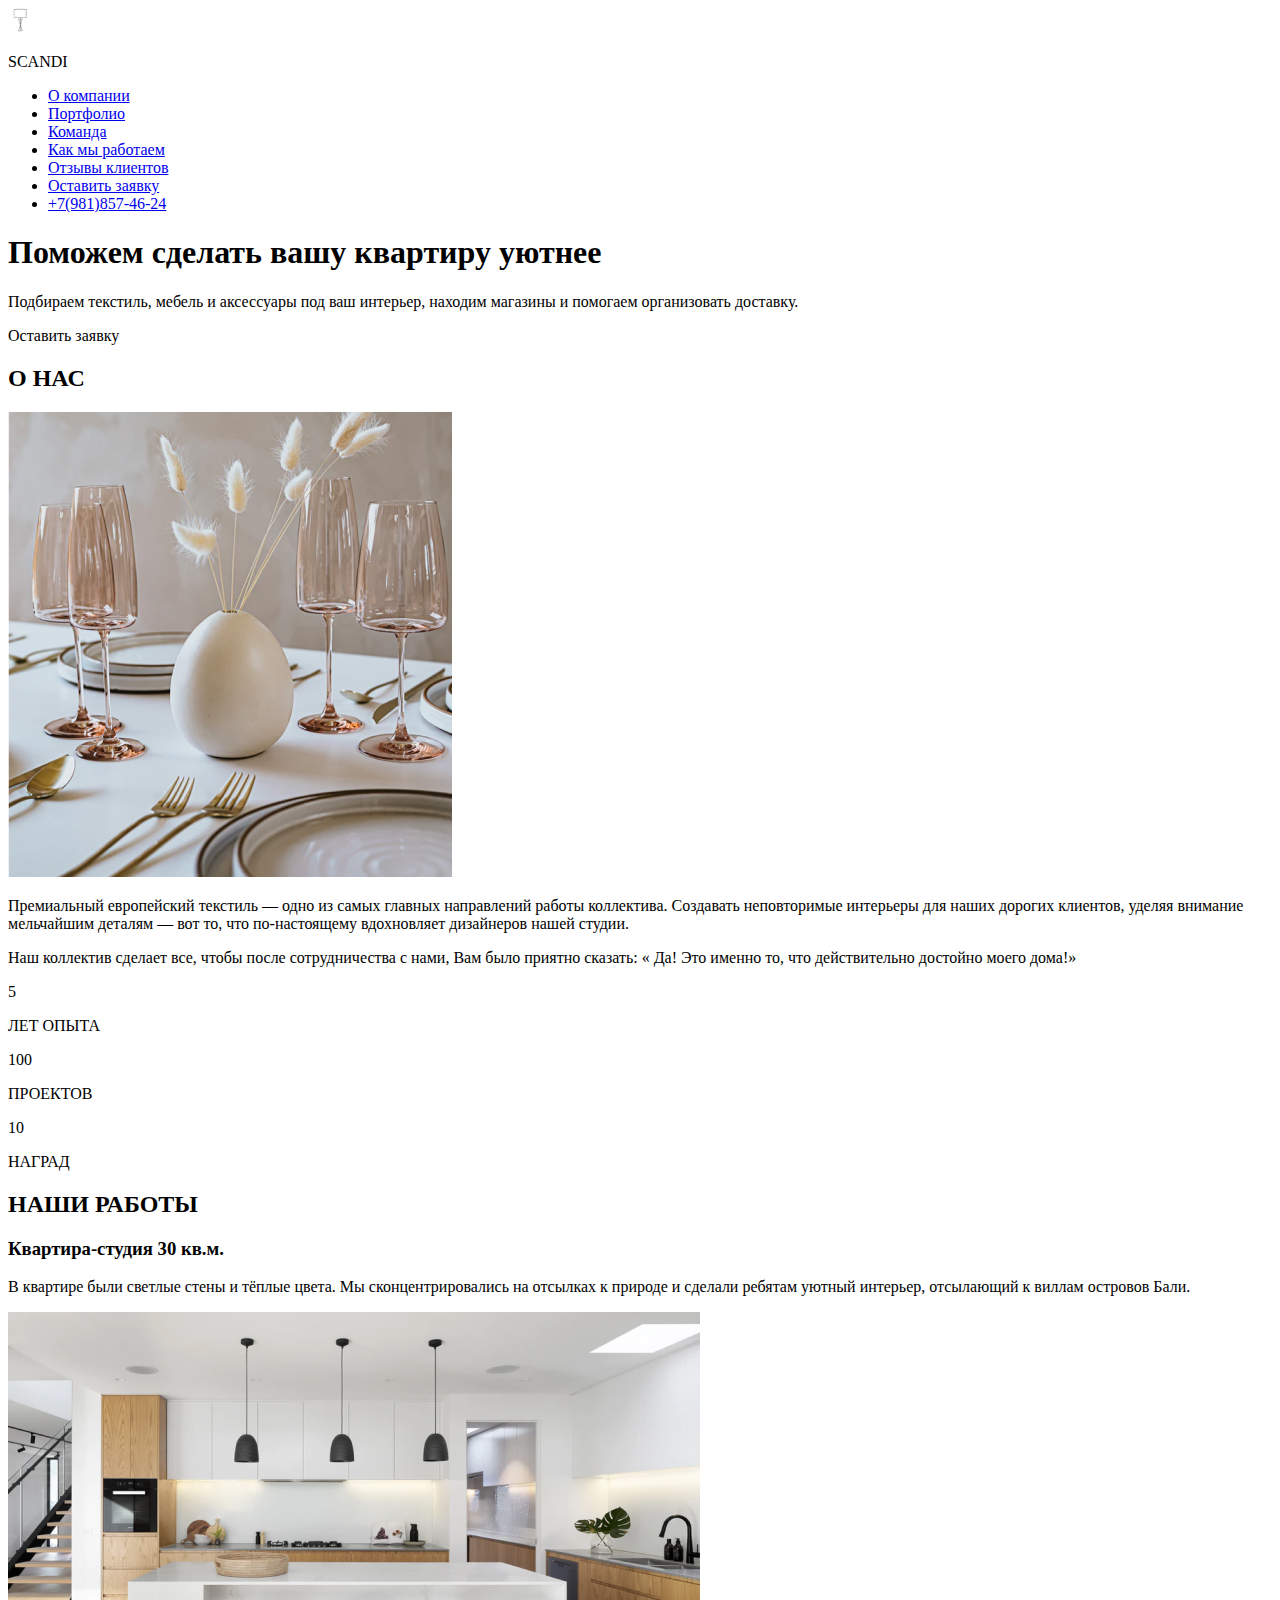
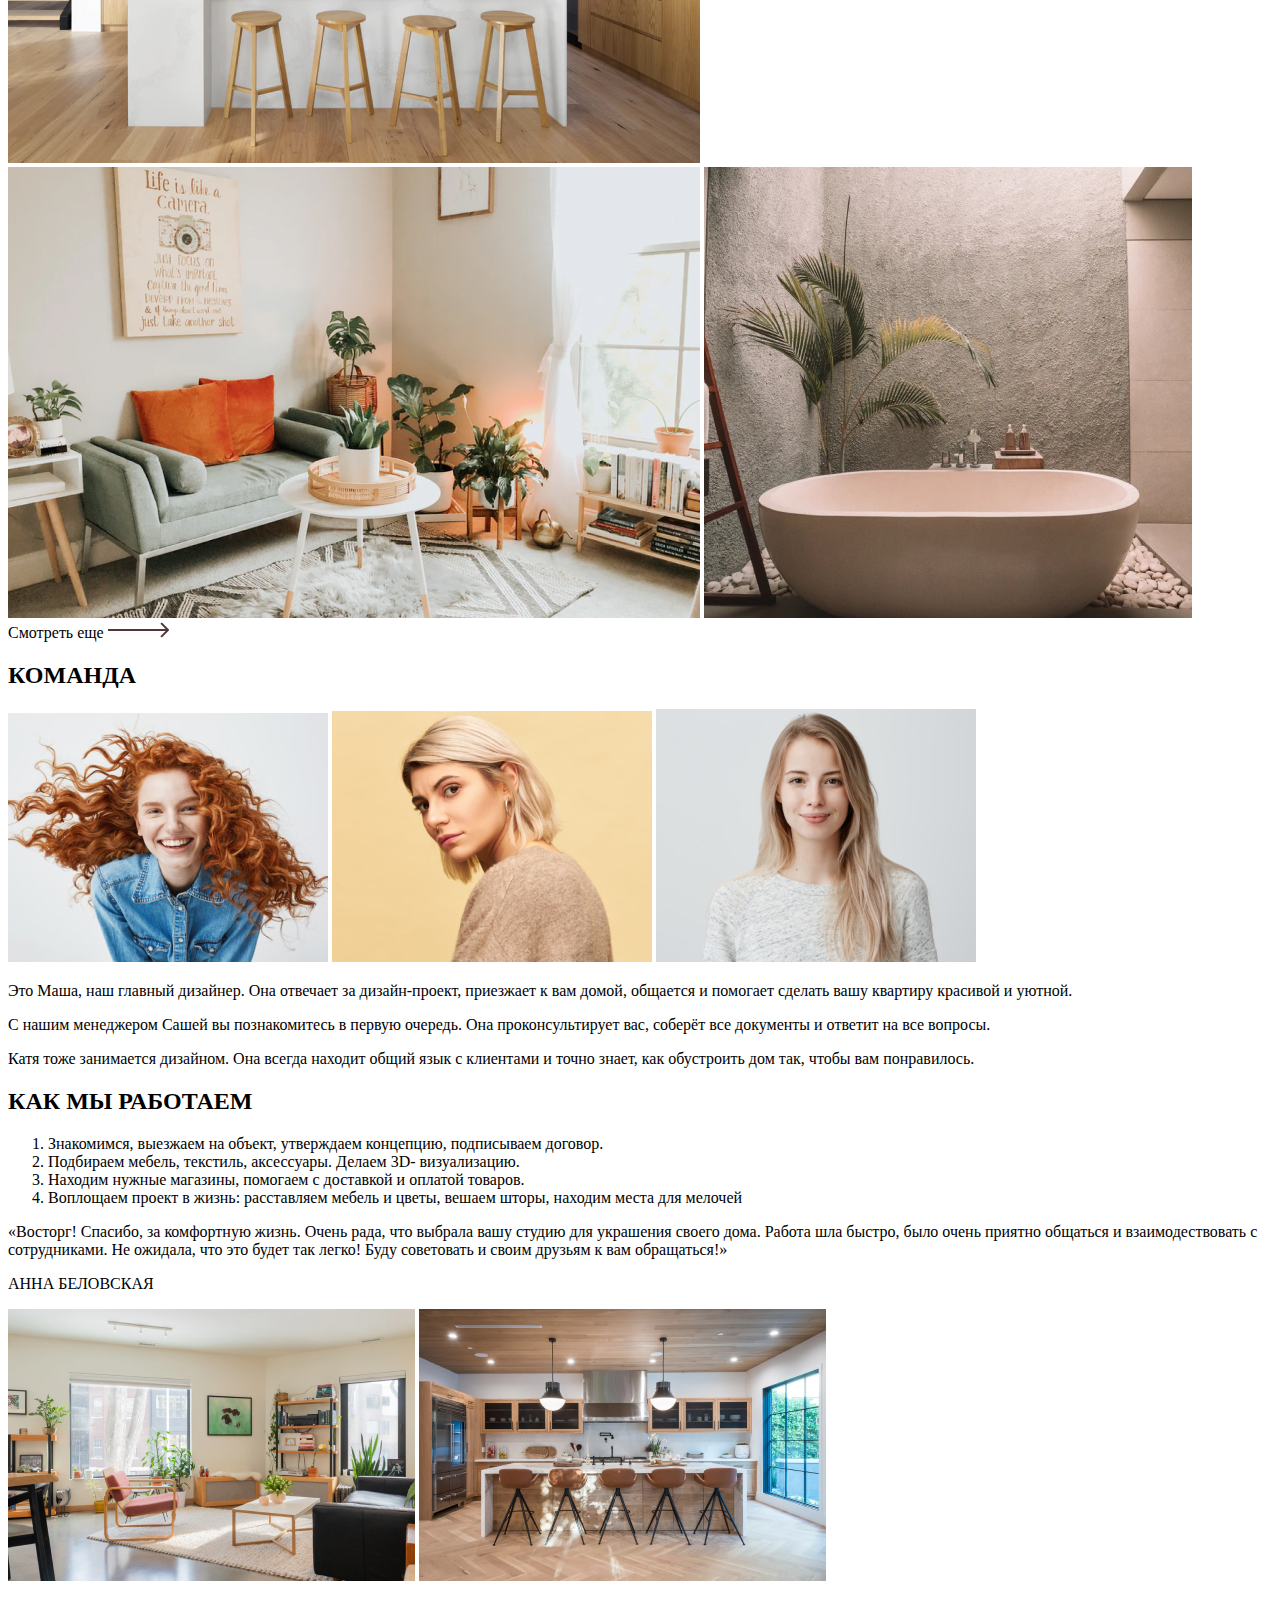
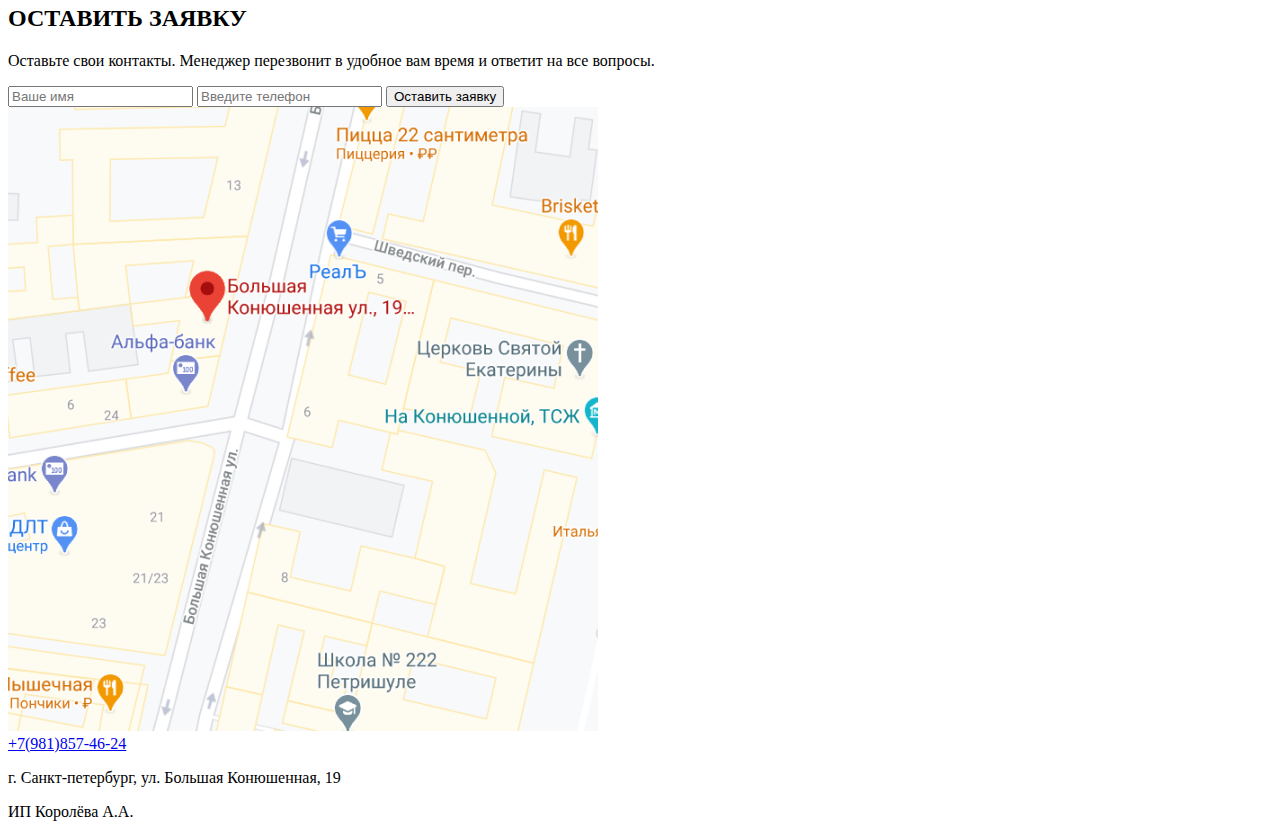
==== index.html @ b3f0b8ee "beginning" ====
<!DOCTYPE html>
<html lang="ru" dir="ltr">
  <head>
    <meta charset="utf-8">
    <title>Интерьерная дизайн-студия Scandy</title>
  </head>
  <body>
    <header class="page-header">
      <nav class="navigation">
        <div class="logo">
          <img src="img/logo.svg" alt="Логотип компании.">
          <p>SCANDI</P>
        </div>
        <ul class="nav-panel">
          <li><a href="#part1">О компании</a></li>
          <li><a href="#part2">Портфолио</a></li>
          <li><a href="#part3">Команда</a></li>
          <li><a href="#part4">Как мы работаем</a></li>
          <li><a href="#part5">Отзывы клиентов</a></li>
          <li><a href="#part6">Оставить заявку</a></li>
          <li><a href="tel:+7(981)857-46-24">+7(981)857-46-24</a></li>
        </ul>
      </nav>
    </header>
    <main>
      <section>
        <h1>Поможем сделать вашу квартиру уютнее</h1>
        <p>Подбираем текстиль, мебель и аксессуары
под ваш интерьер, находим магазины
и помогаем организовать доставку.</p>
        <a>Оставить заявку</a>
      </section>
      <section class="about-us" id="part1">
        <h2>О НАС</h2>
        <img src="img/content-1.jpg" alt="Стол с вазой.">
        <p>Премиальный европейский текстиль — одно из самых главных направлений работы коллектива. Создавать неповторимые интерьеры для наших дорогих клиентов, уделяя внимание мельчайшим деталям — вот то,  что по-настоящему вдохновляет дизайнеров нашей студии. </p>
        <p>Наш коллектив сделает все, чтобы после сотрудничества с нами,  Вам было приятно сказать:
        « Да! Это именно то, что действительно достойно моего дома!»</p>
        <article class="about-us-panel">
          <p>5</p>
          <p>ЛЕТ ОПЫТА</p>
          <p>100</p>
          <p>ПРОЕКТОВ</p>
          <p>10</p>
          <p>НАГРАД</p>
        </article>
      </section>
      <section class="our-works" id="part2">
        <h2>НАШИ РАБОТЫ</h2>
        <div>
          <h3>Квартира-студия 30 кв.м.</h3>
          <p>В квартире были светлые стены и тёплые цвета. Мы сконцентрировались
на отсылках к природе и сделали ребятам уютный интерьер, отсылающий к виллам островов Бали.</p>
        </div>
        <img src="img/kitchen.jpg" alt="Пример интерьера кухни.">
        <img src="img/guestroom.jpg" alt="Пример интерьера гостиной.">
        <img src="img/bathroom.jpg" alt="Пример интерьера ванной.">
        <div>
          <a>Смотреть еще</a>
          <img src="img/arrow_3.svg" alt="Стрелка.">
        </div>
      </section>
      <section class="team" id="part3">
        <h2>КОМАНДА</h2>
        <div class="image-girls">
          <img src="img/masha.jpg" alt="Фото Марии.">
          <img src="img/sasha.jpg" alt="Фото Александры.">
          <img src="img/katya.jpg" alt="Фото Екатерины.">
        </div>
        <div class="information-girls">
          <p>Это Маша, наш главный дизайнер. Она отвечает за дизайн-проект, приезжает к вам домой, общается
и помогает сделать вашу квартиру красивой и уютной.</p>
          <p>С нашим менеджером Сашей вы познакомитесь в первую очередь. Она проконсультирует вас, соберёт все документы
и ответит на все вопросы.</p>
          <p>Катя тоже занимается дизайном.
Она всегда находит общий язык
с клиентами и точно знает,
как обустроить дом так, чтобы вам понравилось.</p>
        </div>
      </section>
      <h2>КАК МЫ РАБОТАЕМ</h2>
      <ol class="how-working" id="part4">
          <li>Знакомимся, выезжаем
на объект, утверждаем концепцию, подписываем договор.</li>
          <li>Подбираем мебель, текстиль, аксессуары. Делаем 3D-
визуализацию.</li>
          <li>Находим нужные магазины, помогаем с доставкой
и оплатой товаров.</li>
          <li>Воплощаем проект в жизнь:
расставляем мебель и цветы, вешаем шторы, находим места для мелочей</li>
      </ol>
      <article class="feedback" id="part5">
        <a href="#"></a>
        <section>
          <p>«Восторг! Спасибо, за комфортную жизнь. Очень рада, что выбрала вашу студию для украшения своего дома.

Работа шла быстро, было очень приятно общаться и взаимодествовать
с сотрудниками. Не ожидала, что это будет так легко!

Буду советовать и своим друзьям к вам обращаться!»</p>
          <p>АННА БЕЛОВСКАЯ</p>
          <img src="img/example-guestroom.jpg" alt="Интерьер гостиной клиента.">
          <img src="img/example-kitchen.jpg" alt="Интерьер кухни клиента.">
        </section>
        <a href="#"></a>
      </article>
      <section class="query" id="part6">
        <h2>ОСТАВИТЬ ЗАЯВКУ</h2>
        <p>Оставьте свои контакты. Менеджер перезвонит
          в удобное вам время и ответит на все вопросы.</p>
        <form action="№">
          <input type="text" name="username" placeholder="Ваше имя">
          <input type="tel" name="userphone" placeholder="Введите телефон">
          <button type="submit">Оставить заявку</button>
        </form>
        <img src="img/map.png" alt="Фрагмент карты с адресом компании.">
      </section>
    </main>
  
    <footer class="page-footer">
      <a href="tel:+7(981)857-46-24">+7(981)857-46-24</a>
      <p>г. Санкт-петербург, ул. Большая Конюшенная, 19</p>
      <p>ИП Королёва А.А.</p>
    </footer>
 </body>
</html>
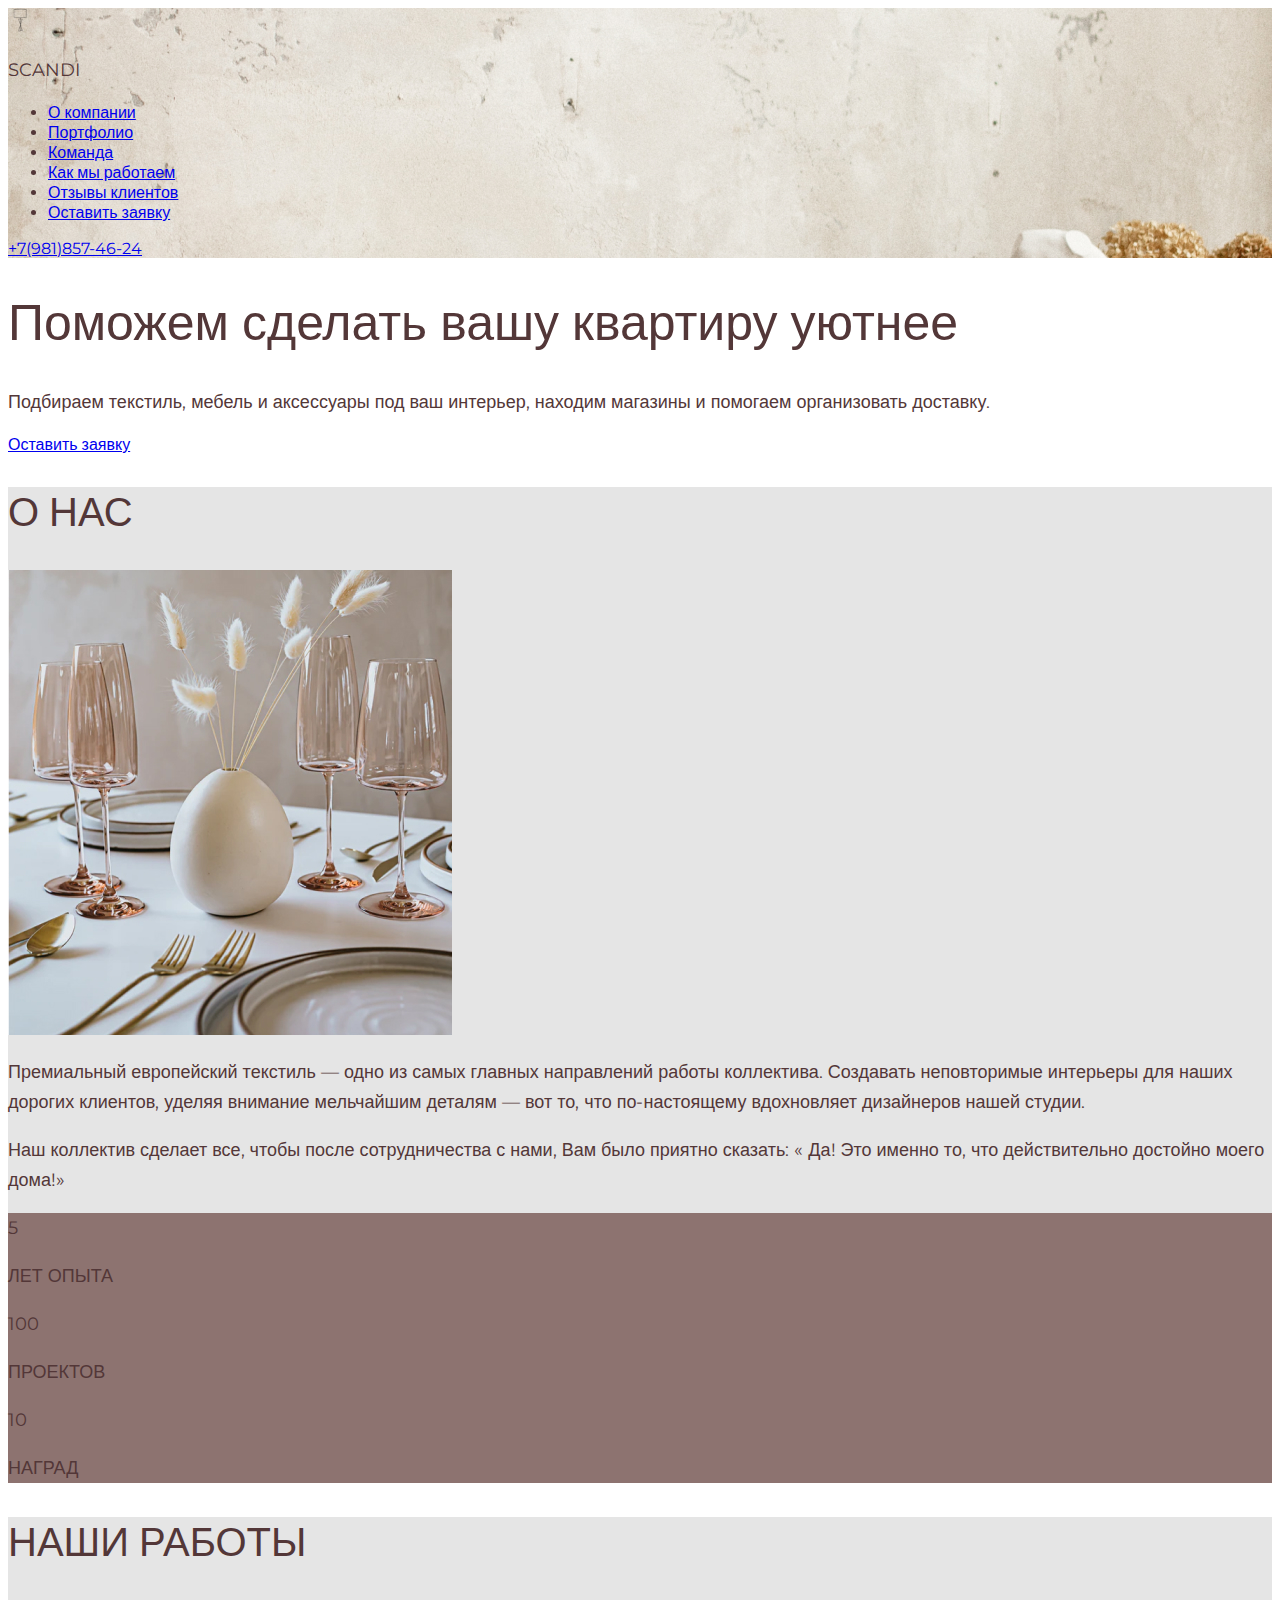
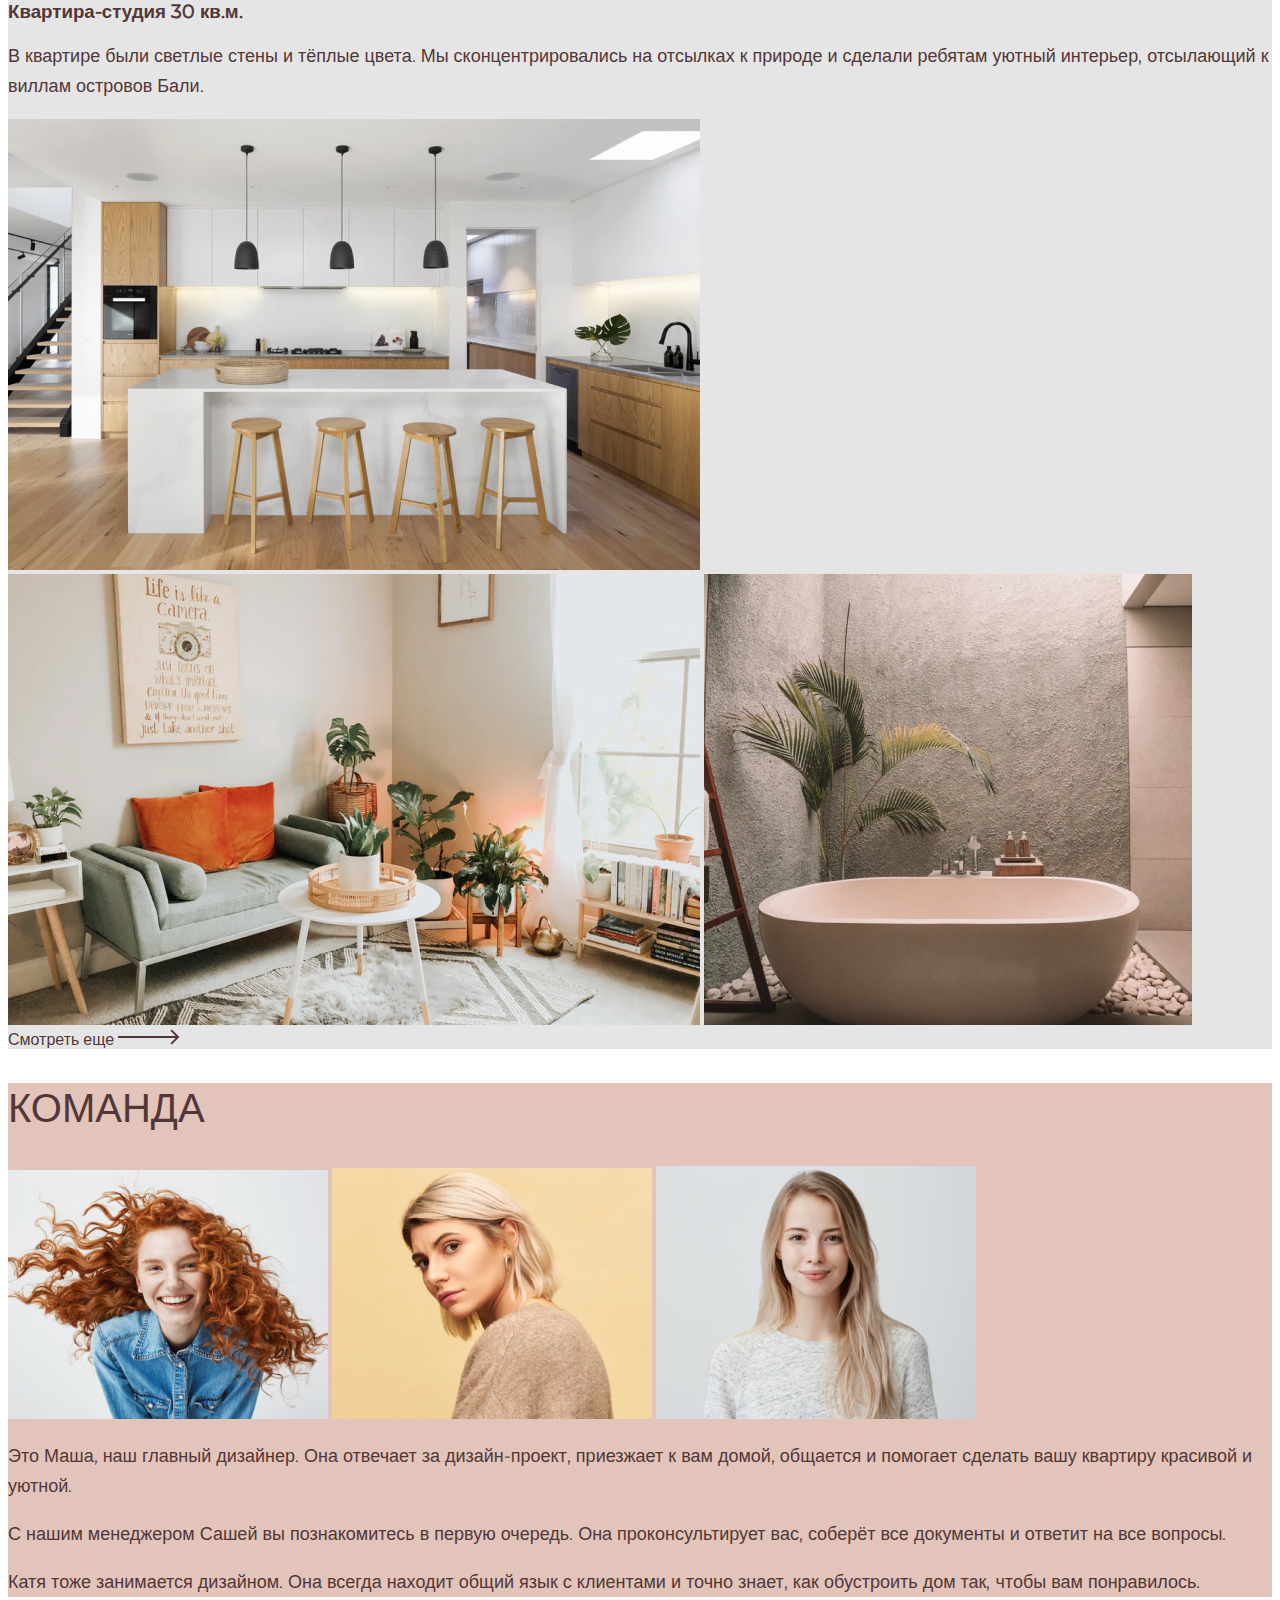
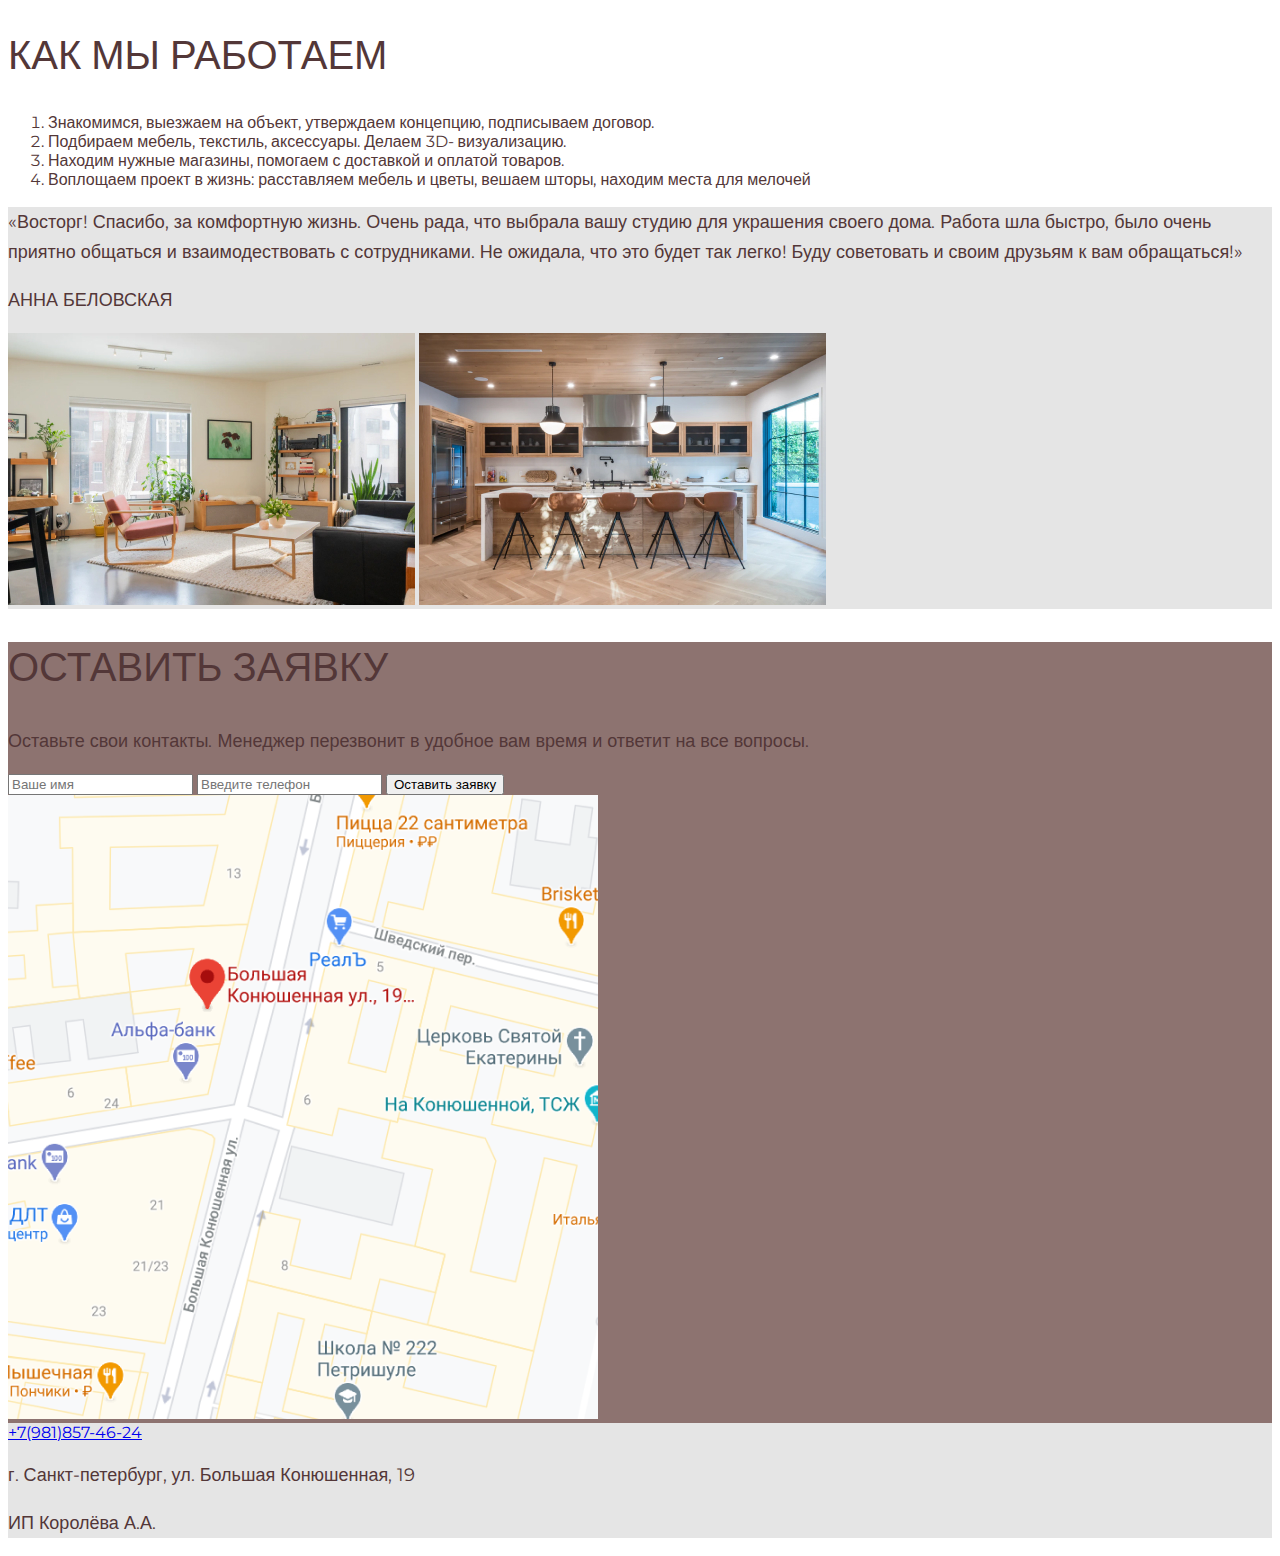
==== commit 9a8fa555: "Add files via upload" ====
--- a/index.html
+++ b/index.html
@@ -1,127 +1,128 @@
-<!DOCTYPE html>
-<html lang="ru" dir="ltr">
-  <head>
-    <meta charset="utf-8">
-    <title>Интерьерная дизайн-студия Scandy</title>
-  </head>
-  <body>
-    <header class="page-header">
-      <nav class="navigation">
-        <div class="logo">
-          <img src="img/logo.svg" alt="Логотип компании.">
-          <p>SCANDI</P>
-        </div>
-        <ul class="nav-panel">
-          <li><a href="#part1">О компании</a></li>
-          <li><a href="#part2">Портфолио</a></li>
-          <li><a href="#part3">Команда</a></li>
-          <li><a href="#part4">Как мы работаем</a></li>
-          <li><a href="#part5">Отзывы клиентов</a></li>
-          <li><a href="#part6">Оставить заявку</a></li>
-          <li><a href="tel:+7(981)857-46-24">+7(981)857-46-24</a></li>
-        </ul>
-      </nav>
-    </header>
-    <main>
-      <section>
-        <h1>Поможем сделать вашу квартиру уютнее</h1>
-        <p>Подбираем текстиль, мебель и аксессуары
-под ваш интерьер, находим магазины
-и помогаем организовать доставку.</p>
-        <a>Оставить заявку</a>
-      </section>
-      <section class="about-us" id="part1">
-        <h2>О НАС</h2>
-        <img src="img/content-1.jpg" alt="Стол с вазой.">
+<!DOCTYPE html>
+<html lang="ru" dir="ltr">
+  <head>
+    <meta charset="utf-8">
+    <link rel="stylesheet" href="style.css">
+    <title>Интерьерная дизайн-студия Scandy</title>
+  </head>
+  <body>
+    <header class="page-header">
+      <nav class="navigation">
+        <div class="logo">
+          <img src="img/logo.svg" alt="Логотип компании." width:25px height:25px>
+          <p>SCANDI</P>
+        </div>
+        <ul class="nav-panel">
+          <li><a href="#part1">О компании</a></li>
+          <li><a href="#part2">Портфолио</a></li>
+          <li><a href="#part3">Команда</a></li>
+          <li><a href="#part4">Как мы работаем</a></li>
+          <li><a href="#part5">Отзывы клиентов</a></li>
+          <li><a href="#part6">Оставить заявку</a></li>
+        </ul>
+      </nav>
+      <li><a href="tel:+7(981)857-46-24">+7(981)857-46-24</a></li>
+    </header>
+    <main>
+      <section>
+        <h1>Поможем сделать вашу квартиру уютнее</h1>
+        <p>Подбираем текстиль, мебель и аксессуары
+под ваш интерьер, находим магазины
+и помогаем организовать доставку.</p>
+        <a href="#part6">Оставить заявку</a>
+      </section>
+      <section class="about-us" id="part1">
+        <h2>О НАС</h2>
+        <img src="img/content-1.jpg" alt="Стол с вазой." width:445px height:465px>
         <p>Премиальный европейский текстиль — одно из самых главных направлений работы коллектива. Создавать неповторимые интерьеры для наших дорогих клиентов, уделяя внимание мельчайшим деталям — вот то,  что по-настоящему вдохновляет дизайнеров нашей студии. -</p>
-        <p>Наш коллектив сделает все, чтобы после сотрудничества с нами,  Вам было приятно сказать:
-        « Да! Это именно то, что действительно достойно моего дома!»</p>
-        <article class="about-us-panel">
-          <p>5</p>
-          <p>ЛЕТ ОПЫТА</p>
-          <p>100</p>
-          <p>ПРОЕКТОВ</p>
-          <p>10</p>
-          <p>НАГРАД</p>
-        </article>
-      </section>
-      <section class="our-works" id="part2">
-        <h2>НАШИ РАБОТЫ</h2>
-        <div>
-          <h3>Квартира-студия 30 кв.м.</h3>
-          <p>В квартире были светлые стены и тёплые цвета. Мы сконцентрировались
-на отсылках к природе и сделали ребятам уютный интерьер, отсылающий к виллам островов Бали.</p>
-        </div>
-        <img src="img/kitchen.jpg" alt="Пример интерьера кухни.">
-        <img src="img/guestroom.jpg" alt="Пример интерьера гостиной.">
-        <img src="img/bathroom.jpg" alt="Пример интерьера ванной.">
-        <div>
-          <a>Смотреть еще</a>
-          <img src="img/arrow_3.svg" alt="Стрелка.">
-        </div>
-      </section>
-      <section class="team" id="part3">
-        <h2>КОМАНДА</h2>
-        <div class="image-girls">
-          <img src="img/masha.jpg" alt="Фото Марии.">
-          <img src="img/sasha.jpg" alt="Фото Александры.">
-          <img src="img/katya.jpg" alt="Фото Екатерины.">
-        </div>
-        <div class="information-girls">
-          <p>Это Маша, наш главный дизайнер. Она отвечает за дизайн-проект, приезжает к вам домой, общается
-и помогает сделать вашу квартиру красивой и уютной.</p>
-          <p>С нашим менеджером Сашей вы познакомитесь в первую очередь. Она проконсультирует вас, соберёт все документы
-и ответит на все вопросы.</p>
-          <p>Катя тоже занимается дизайном.
-Она всегда находит общий язык
-с клиентами и точно знает,
-как обустроить дом так, чтобы вам понравилось.</p>
-        </div>
-      </section>
-      <h2>КАК МЫ РАБОТАЕМ</h2>
-      <ol class="how-working" id="part4">
-          <li>Знакомимся, выезжаем
-на объект, утверждаем концепцию, подписываем договор.</li>
-          <li>Подбираем мебель, текстиль, аксессуары. Делаем 3D-
-визуализацию.</li>
-          <li>Находим нужные магазины, помогаем с доставкой
-и оплатой товаров.</li>
-          <li>Воплощаем проект в жизнь:
-расставляем мебель и цветы, вешаем шторы, находим места для мелочей</li>
-      </ol>
-      <article class="feedback" id="part5">
-        <a href="#"></a>
-        <section>
-          <p>«Восторг! Спасибо, за комфортную жизнь. Очень рада, что выбрала вашу студию для украшения своего дома.
-
-Работа шла быстро, было очень приятно общаться и взаимодествовать
-с сотрудниками. Не ожидала, что это будет так легко!
-
-Буду советовать и своим друзьям к вам обращаться!»</p>
-          <p>АННА БЕЛОВСКАЯ</p>
-          <img src="img/example-guestroom.jpg" alt="Интерьер гостиной клиента.">
-          <img src="img/example-kitchen.jpg" alt="Интерьер кухни клиента.">
-        </section>
-        <a href="#"></a>
-      </article>
-      <section class="query" id="part6">
-        <h2>ОСТАВИТЬ ЗАЯВКУ</h2>
-        <p>Оставьте свои контакты. Менеджер перезвонит
-          в удобное вам время и ответит на все вопросы.</p>
-        <form action="№">
-          <input type="text" name="username" placeholder="Ваше имя">
-          <input type="tel" name="userphone" placeholder="Введите телефон">
-          <button type="submit">Оставить заявку</button>
-        </form>
-        <img src="img/map.png" alt="Фрагмент карты с адресом компании.">
-      </section>
-    </main>
-  
-    <footer class="page-footer">
-      <a href="tel:+7(981)857-46-24">+7(981)857-46-24</a>
-      <p>г. Санкт-петербург, ул. Большая Конюшенная, 19</p>
-      <p>ИП Королёва А.А.</p>
-    </footer>
- </body>
-</html>
+</p>
+        <p>Наш коллектив сделает все, чтобы после сотрудничества с нами,  Вам было приятно сказать:
+        « Да! Это именно то, что действительно достойно моего дома!»</p>
+        <article class="about-us-panel">
+          <p>5</p>
+          <p>ЛЕТ ОПЫТА</p>
+          <p>100</p>
+          <p>ПРОЕКТОВ</p>
+          <p>10</p>
+          <p>НАГРАД</p>
+        </article>
+      </section>
+      <section class="our-works" id="part2">
+        <h2>НАШИ РАБОТЫ</h2>
+        <div>
+          <h3>Квартира-студия 30 кв.м.</h3>
+          <p>В квартире были светлые стены и тёплые цвета. Мы сконцентрировались
+на отсылках к природе и сделали ребятам уютный интерьер, отсылающий к виллам островов Бали.</p>
+        </div>
+        <img src="img/kitchen.jpg" alt="Пример интерьера кухни." width:692px height:451px>
+        <img src="img/guestroom.jpg" alt="Пример интерьера гостиной." width:692px height:451px>
+        <img src="img/bathroom.jpg" alt="Пример интерьера ванной." width:488px height:451px>
+        <div>
+          <a>Смотреть еще</a>
+          <img src="img/arrow_3.svg" alt="Стрелка.">
+        </div>
+      </section>
+      <section class="team" id="part3">
+        <h2>КОМАНДА</h2>
+        <div class="image-girls">
+          <img src="img/masha.jpg" alt="Фото Марии." width:320px height:253px>
+          <img src="img/sasha.jpg" alt="Фото Александры." width:320px height:253px>
+          <img src="img/katya.jpg" alt="Фото Екатерины." width:320px height:253px>
+        </div>
+        <div class="information-girls">
+          <p>Это Маша, наш главный дизайнер. Она отвечает за дизайн-проект, приезжает к вам домой, общается
+и помогает сделать вашу квартиру красивой и уютной.</p>
+          <p>С нашим менеджером Сашей вы познакомитесь в первую очередь. Она проконсультирует вас, соберёт все документы
+и ответит на все вопросы.</p>
+          <p>Катя тоже занимается дизайном.
+Она всегда находит общий язык
+с клиентами и точно знает,
+как обустроить дом так, чтобы вам понравилось.</p>
+        </div>
+      </section>
+      <h2>КАК МЫ РАБОТАЕМ</h2>
+      <ol class="how-working" id="part4">
+          <li>Знакомимся, выезжаем
+на объект, утверждаем концепцию, подписываем договор.</li>
+          <li>Подбираем мебель, текстиль, аксессуары. Делаем 3D-
+визуализацию.</li>
+          <li>Находим нужные магазины, помогаем с доставкой
+и оплатой товаров.</li>
+          <li>Воплощаем проект в жизнь:
+расставляем мебель и цветы, вешаем шторы, находим места для мелочей</li>
+      </ol>
+      <article class="feedback" id="part5">
+        <a href="#"></a>
+        <section>
+          <p>«Восторг! Спасибо, за комфортную жизнь. Очень рада, что выбрала вашу студию для украшения своего дома.
+
+Работа шла быстро, было очень приятно общаться и взаимодествовать
+с сотрудниками. Не ожидала, что это будет так легко!
+
+Буду советовать и своим друзьям к вам обращаться!»</p>
+          <p>АННА БЕЛОВСКАЯ</p>
+          <img src="img/example-guestroom.jpg" alt="Интерьер гостиной клиента." width:407px height:272px>
+          <img src="img/example-kitchen.jpg" alt="Интерьер кухни клиента." width:407px height:272px>
+        </section>
+        <a href="#"></a>
+      </article>
+      <section class="query" id="part6">
+        <h2>ОСТАВИТЬ ЗАЯВКУ</h2>
+        <p>Оставьте свои контакты. Менеджер перезвонит
+          в удобное вам время и ответит на все вопросы.</p>
+        <form action="№">
+          <input type="text" name="username" placeholder="Ваше имя">
+          <input type="tel" name="userphone" placeholder="Введите телефон">
+          <button type="submit">Оставить заявку</button>
+        </form>
+        <img src="img/map.png" alt="Фрагмент карты с адресом компании." width:590px height:624px >
+      </section>
+    </main>
+  
+    <footer class="page-footer">
+      <a href="tel:+7(981)857-46-24">+7(981)857-46-24</a>
+      <p>г. Санкт-петербург, ул. Большая Конюшенная, 19</p>
+      <p>ИП Королёва А.А.</p>
+    </footer>
+ </body>
+</html>
--- a/style.css
+++ b/style.css
@@ -0,0 +1,64 @@
+@font-face {
+    font-family: 'Montserrat';
+    src: url('fonts/MontserratThin-Regular.woff') format('woff');
+    font-weight: 100;
+    font-style: normal;
+    font-display: swap;
+}
+
+@font-face {
+    font-family: 'Montserrat Thin';
+    src: url('fonts/MontserratThin-Medium.woff') format('woff');
+    font-weight: 100;
+    font-style: normal;
+    font-display: swap;
+}
+body {
+    font-family: 'Montserrat', sans-serif;
+    font-style: normal;
+    color: #533738;
+}
+.nav-panel {
+    font-weight: 400;
+    font-size: 16px;
+    line-height: 20px;
+}
+.page-header {
+    background-image:url(img/background-1.jpg);
+}
+h1 {
+    font-weight: 400;
+    font-size: 50px;
+    line-height: 62px;
+}
+p {
+    font-weight: 400;
+    font-size: 18px;
+    line-height: 30px;
+}
+h2 {
+    font-weight: 400;
+    font-size: 40px;
+    line-height: 50px;
+}
+.about-us {
+    background: #E5E5E5;
+}
+.about-us-panel {
+    background: #8D7370;
+}
+.our-works {
+    background: #E5E5E5;
+}
+.team {
+    background: #E2C4BA;
+}
+.feedback {
+    background: #E5E5E5;
+}
+.query {
+    background: #8D7370;
+}
+.page-footer {
+    background: #E5E5E5;
+}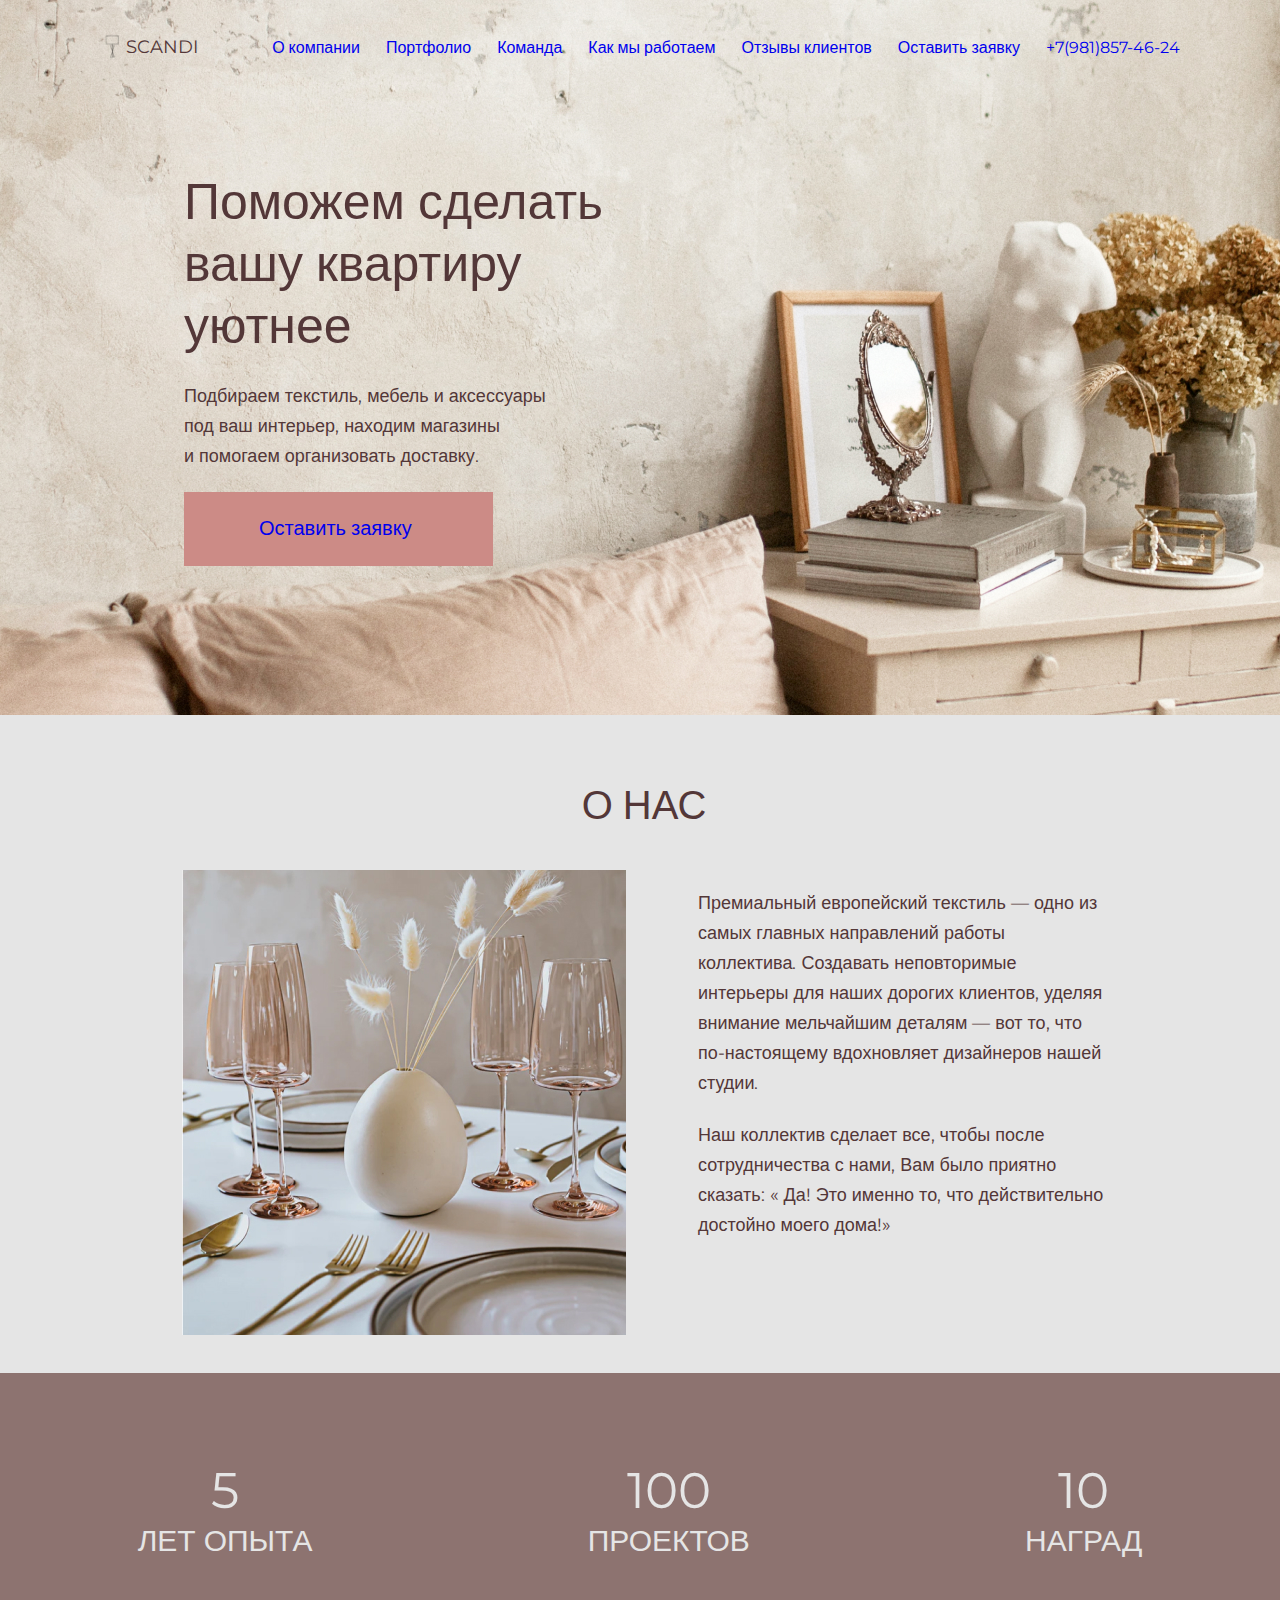
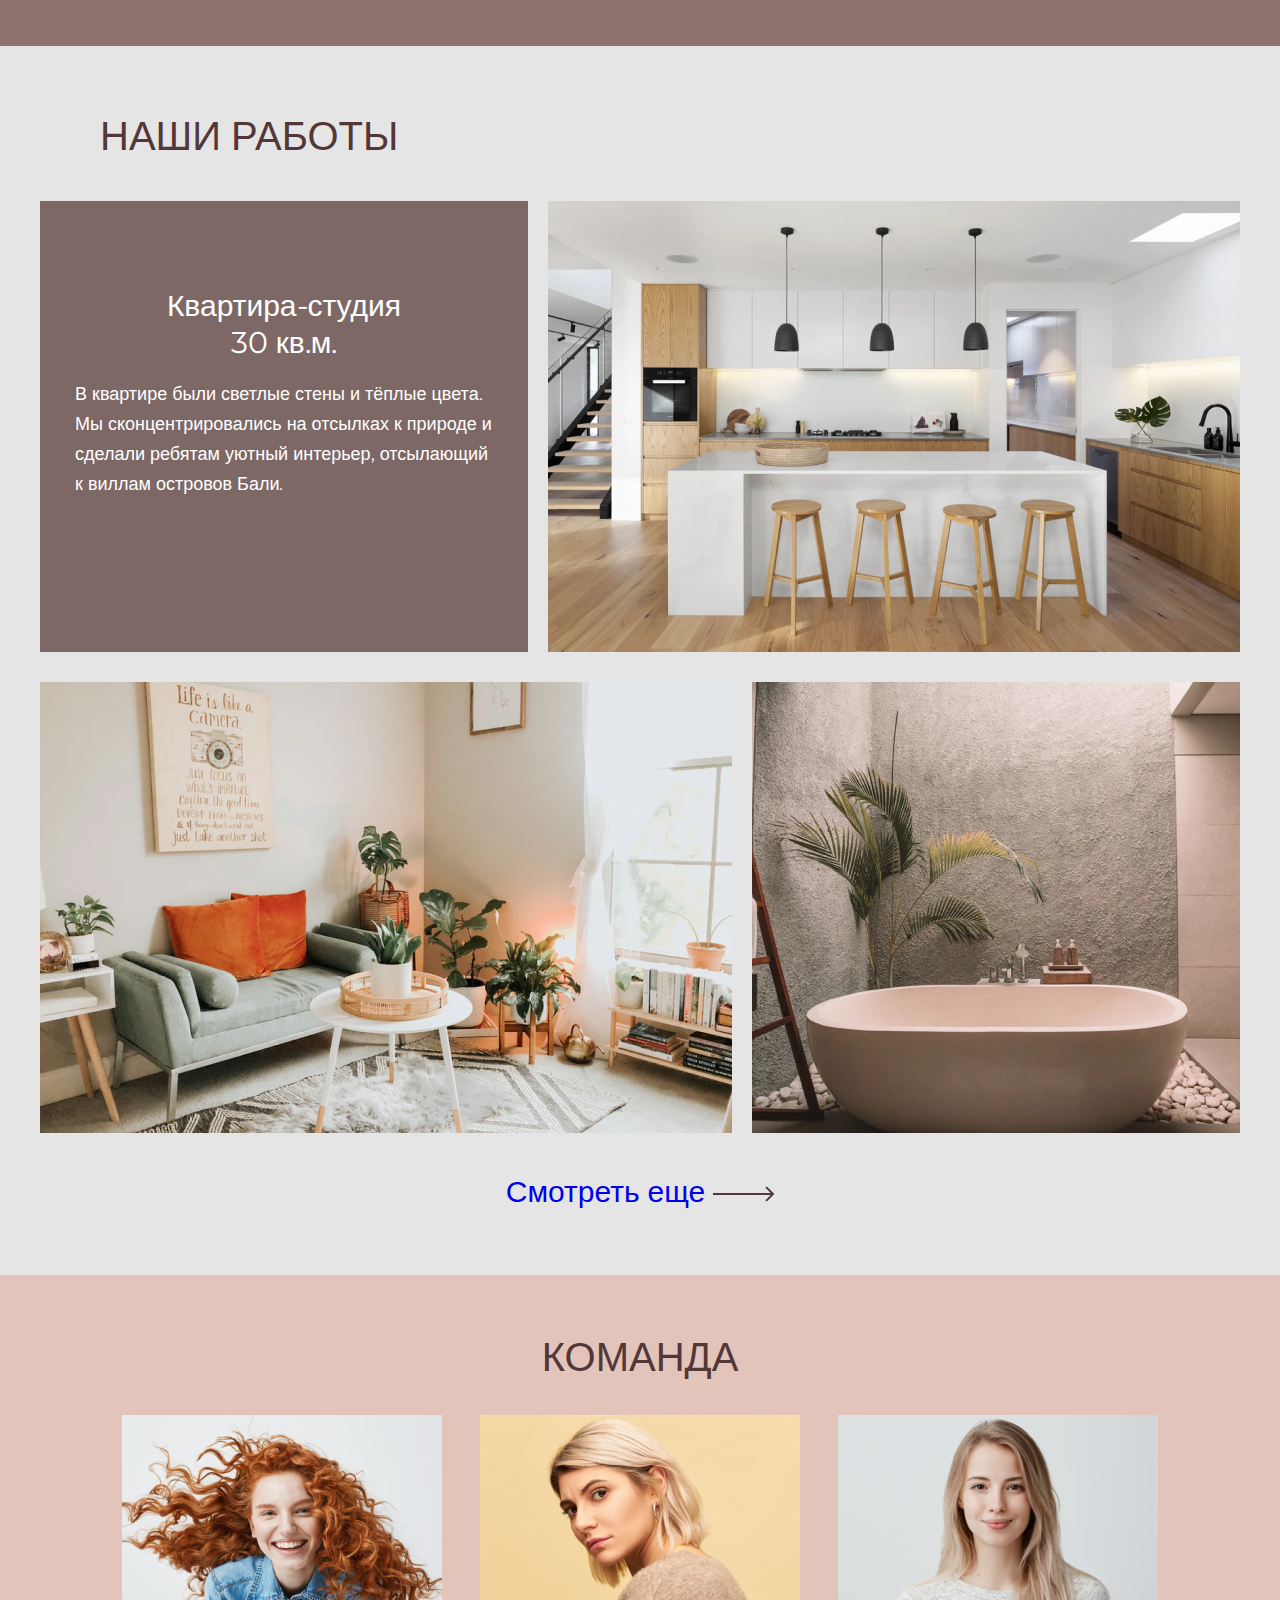
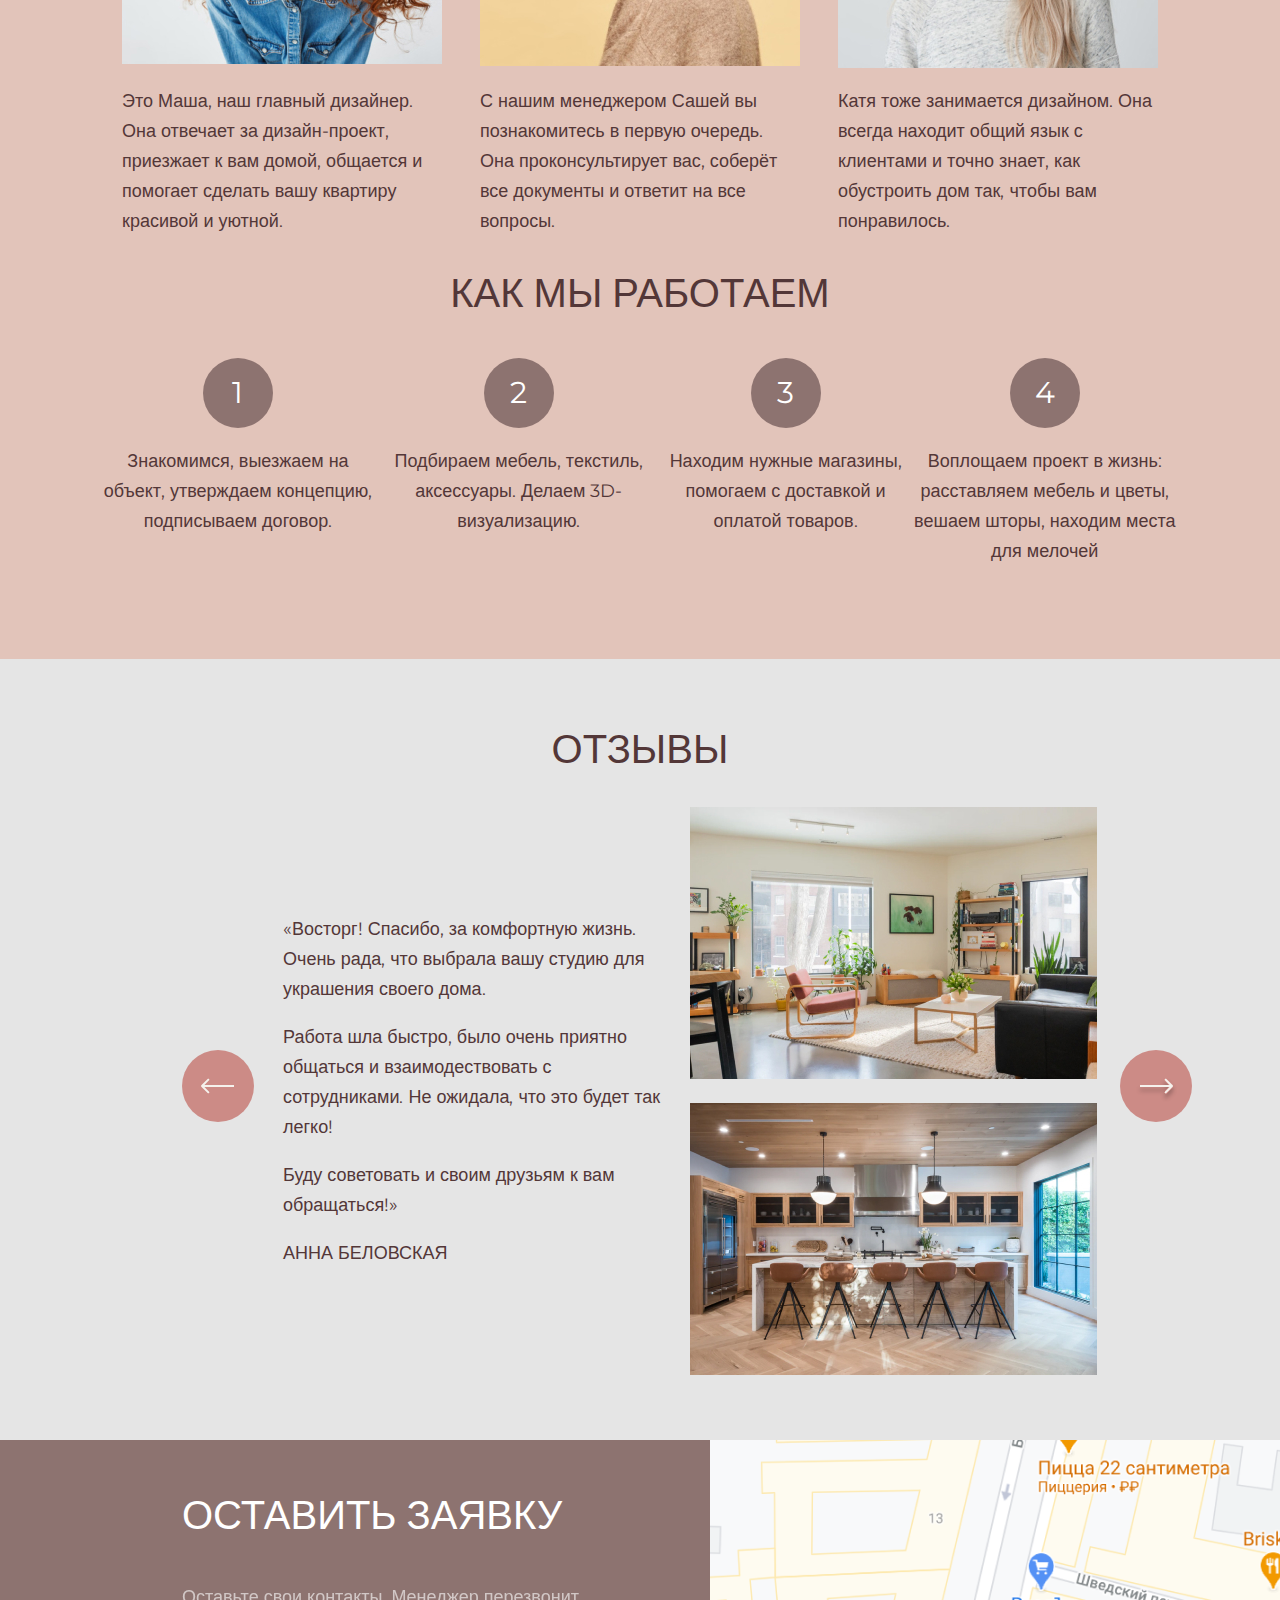
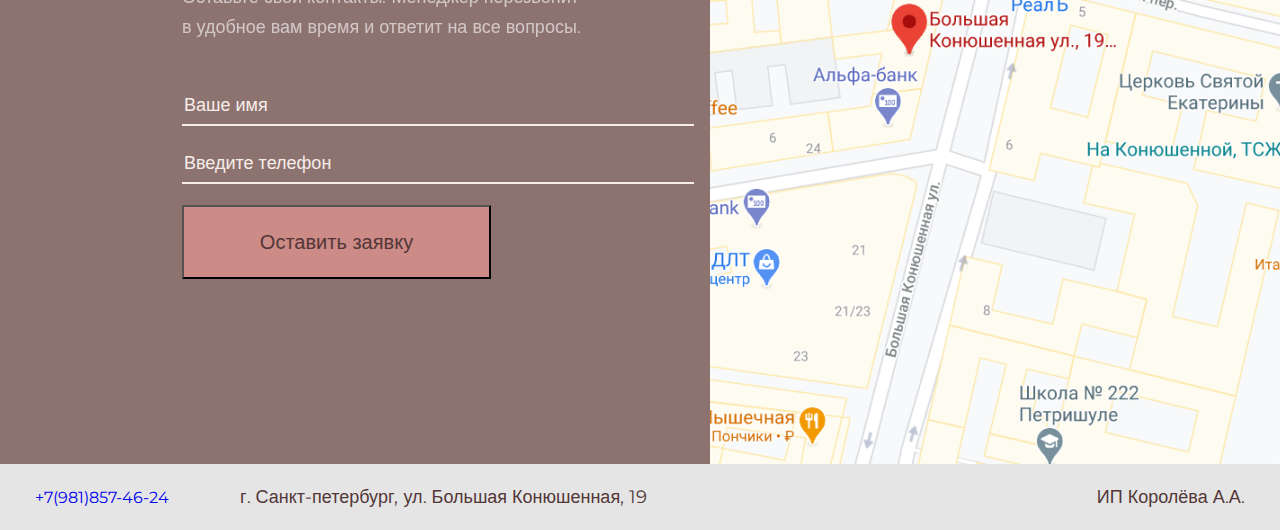
==== commit 67295928: "ver. 1" ====
--- a/index.html
+++ b/index.html
@@ -9,7 +9,7 @@
     <header class="page-header">
       <nav class="navigation">
         <div class="logo">
-          <img src="img/logo.svg" alt="Логотип компании." width:25px height:25px>
+          <img src="img/logo.svg" alt="Логотип компании." >
           <p>SCANDI</P>
         </div>
         <ul class="nav-panel">
@@ -19,109 +19,114 @@
           <li><a href="#part4">Как мы работаем</a></li>
           <li><a href="#part5">Отзывы клиентов</a></li>
           <li><a href="#part6">Оставить заявку</a></li>
+          <li><a href="tel:+7(981)857-46-24">+7(981)857-46-24</a></li>
         </ul>
       </nav>
-      <li><a href="tel:+7(981)857-46-24">+7(981)857-46-24</a></li>
+      <section class="promo">
+        <h1>Поможем сделать вашу квартиру<br> уютнее</h1>
+        <p>Подбираем текстиль, мебель и аксессуары<br>
+под ваш интерьер, находим магазины<br>
+и помогаем организовать доставку.</p>
+        <a class="promobutton" href="#part6"><p class="central-text">Оставить заявку</p></a>
+      </section>
     </header>
     <main>
-      <section>
-        <h1>Поможем сделать вашу квартиру уютнее</h1>
-        <p>Подбираем текстиль, мебель и аксессуары
-под ваш интерьер, находим магазины
-и помогаем организовать доставку.</p>
-        <a href="#part6">Оставить заявку</a>
+      <section class="about-us" id="part1">
+        <h2 class="title-about-us">О НАС</h2>
+        <img src="img/content-1.jpg" alt="Стол с вазой." >
+        <p class="p1">Премиальный европейский текстиль — одно из самых главных направлений работы коллектива. Создавать неповторимые интерьеры для наших дорогих клиентов, уделяя внимание мельчайшим деталям — вот то,  что по-настоящему вдохновляет дизайнеров нашей студии. +</p>
+        <p class="p2">Наш коллектив сделает все, чтобы после сотрудничества с нами,  Вам было приятно сказать:
+        « Да! Это именно то, что действительно достойно моего дома!»</p>
       </section>
-      <section class="about-us" id="part1">
-        <h2>О НАС</h2>
-        <img src="img/content-1.jpg" alt="Стол с вазой." width:445px height:465px>
-        <p>Премиальный европейский текстиль — одно из самых главных направлений работы коллектива. Создавать неповторимые интерьеры для наших дорогих клиентов, уделяя внимание мельчайшим деталям — вот то,  что по-настоящему вдохновляет дизайнеров нашей студии. -</p>
-        <p>Наш коллектив сделает все, чтобы после сотрудничества с нами,  Вам было приятно сказать:
-        « Да! Это именно то, что действительно достойно моего дома!»</p>
-        <article class="about-us-panel">
-          <p>5</p>
-          <p>ЛЕТ ОПЫТА</p>
-          <p>100</p>
-          <p>ПРОЕКТОВ</p>
-          <p>10</p>
-          <p>НАГРАД</p>
-        </article>
-      </section>
+      <article class="about-us-panel">
+        <p class="number">5</p>
+        <p >ЛЕТ ОПЫТА</p>
+        <p class="number">100</p>
+        <p >ПРОЕКТОВ</p>
+        <p class="number">10</p>
+        <p >НАГРАД</p>
+      </article>
       <section class="our-works" id="part2">
-        <h2>НАШИ РАБОТЫ</h2>
-        <div>
-          <h3>Квартира-студия 30 кв.м.</h3>
-          <p>В квартире были светлые стены и тёплые цвета. Мы сконцентрировались
-на отсылках к природе и сделали ребятам уютный интерьер, отсылающий к виллам островов Бали.</p>
+        <h2 class="title-our-works">НАШИ РАБОТЫ</h2>
+        <div class="examples">
+          <div class="hidden-text">
+            <h3>Квартира-студия 30 кв.м.</h3>
+            <p>В квартире были светлые стены и тёплые цвета. Мы сконцентрировались
+  на отсылках к природе и сделали ребятам уютный интерьер, отсылающий к виллам островов Бали.</p>
+          </div>
+          <img src="img/kitchen.jpg" alt="Пример интерьера кухни." >
+          <img src="img/guestroom.jpg" alt="Пример интерьера гостиной." >
+          <img src="img/bathroom.jpg" alt="Пример интерьера ванной." >
         </div>
-        <img src="img/kitchen.jpg" alt="Пример интерьера кухни." width:692px height:451px>
-        <img src="img/guestroom.jpg" alt="Пример интерьера гостиной." width:692px height:451px>
-        <img src="img/bathroom.jpg" alt="Пример интерьера ванной." width:488px height:451px>
-        <div>
-          <a>Смотреть еще</a>
-          <img src="img/arrow_3.svg" alt="Стрелка.">
+        <div class="next-example">
+          <a href="#">Смотреть еще
+          <img src="img/arrow_3.svg" alt="Стрелка."></a>
         </div>
       </section>
       <section class="team" id="part3">
-        <h2>КОМАНДА</h2>
-        <div class="image-girls">
-          <img src="img/masha.jpg" alt="Фото Марии." width:320px height:253px>
-          <img src="img/sasha.jpg" alt="Фото Александры." width:320px height:253px>
-          <img src="img/katya.jpg" alt="Фото Екатерины." width:320px height:253px>
-        </div>
-        <div class="information-girls">
+          <h2 class="title-team">КОМАНДА</h2>
+          <img src="img/masha.jpg" alt="Фото Марии." >
           <p>Это Маша, наш главный дизайнер. Она отвечает за дизайн-проект, приезжает к вам домой, общается
-и помогает сделать вашу квартиру красивой и уютной.</p>
+            и помогает сделать вашу квартиру красивой и уютной.</p>
+          <img src="img/sasha.jpg" alt="Фото Александры." >
           <p>С нашим менеджером Сашей вы познакомитесь в первую очередь. Она проконсультирует вас, соберёт все документы
-и ответит на все вопросы.</p>
+            и ответит на все вопросы.</p>
+          <img src="img/katya.jpg" alt="Фото Екатерины." >
           <p>Катя тоже занимается дизайном.
 Она всегда находит общий язык
 с клиентами и точно знает,
 как обустроить дом так, чтобы вам понравилось.</p>
+      </section>
+      <h2 class="title-how-working" id="part4">КАК МЫ РАБОТАЕМ</h2>
+      <section class="how-working" >
+        <div class="circle-number">1</div>
+        <p>Знакомимся, выезжаем
+          на объект, утверждаем концепцию, подписываем договор.</p>
+        <div class="circle-number">2</div>
+        <p>Подбираем мебель, текстиль, аксессуары. Делаем 3D-
+          визуализацию.</p>
+        <div class="circle-number">3</div> 
+        <p>Находим нужные магазины, помогаем с доставкой
+          и оплатой товаров.</p>
+        <div class="circle-number">4</div>
+        <p>Воплощаем проект в жизнь:
+          расставляем мебель и цветы, вешаем шторы, находим места для мелочей</p>
+      </section>
+      <article class="feedback" id="part5">
+        <div class="http-before">
+          <a href="#"><img src="img/arrow-left.svg" alt="Предыдущий отзыв."></a>
         </div>
-      </section>
-      <h2>КАК МЫ РАБОТАЕМ</h2>
-      <ol class="how-working" id="part4">
-          <li>Знакомимся, выезжаем
-на объект, утверждаем концепцию, подписываем договор.</li>
-          <li>Подбираем мебель, текстиль, аксессуары. Делаем 3D-
-визуализацию.</li>
-          <li>Находим нужные магазины, помогаем с доставкой
-и оплатой товаров.</li>
-          <li>Воплощаем проект в жизнь:
-расставляем мебель и цветы, вешаем шторы, находим места для мелочей</li>
-      </ol>
-      <article class="feedback" id="part5">
-        <a href="#"></a>
-        <section>
-          <p>«Восторг! Спасибо, за комфортную жизнь. Очень рада, что выбрала вашу студию для украшения своего дома.
-
-Работа шла быстро, было очень приятно общаться и взаимодествовать
-с сотрудниками. Не ожидала, что это будет так легко!
-
-Буду советовать и своим друзьям к вам обращаться!»</p>
-          <p>АННА БЕЛОВСКАЯ</p>
-          <img src="img/example-guestroom.jpg" alt="Интерьер гостиной клиента." width:407px height:272px>
-          <img src="img/example-kitchen.jpg" alt="Интерьер кухни клиента." width:407px height:272px>
+        <div class="http-after">
+          <a href="#"><img src="img/arrow-right.svg" alt="Следующий отзыв."></a>
+        </div>
+        <h2 class="title-feedback">ОТЗЫВЫ</h2>
+        <section class="feedback-area">
+          <div class="feedback-text">
+            <p>«Восторг! Спасибо, за комфортную жизнь. Очень рада, что выбрала вашу студию для украшения своего дома.</p>
+            <p>Работа шла быстро, было очень приятно общаться и взаимодествовать с сотрудниками. Не ожидала, что это будет так легко!</p>
+            <p>Буду советовать и своим друзьям к вам обращаться!»</p>
+            <p>АННА БЕЛОВСКАЯ</p>
+          </div>
+          <img src="img/example-guestroom.jpg" alt="Интерьер гостиной клиента." >
+          <img src="img/example-kitchen.jpg" alt="Интерьер кухни клиента." >
         </section>
-        <a href="#"></a>
       </article>
       <section class="query" id="part6">
         <h2>ОСТАВИТЬ ЗАЯВКУ</h2>
-        <p>Оставьте свои контакты. Менеджер перезвонит
+        <p>Оставьте свои контакты. Менеджер перезвонит<br>
           в удобное вам время и ответит на все вопросы.</p>
-        <form action="№">
-          <input type="text" name="username" placeholder="Ваше имя">
-          <input type="tel" name="userphone" placeholder="Введите телефон">
-          <button type="submit">Оставить заявку</button>
+        <form class="№" action="mailto:#">
+          <div><input type="text"  placeholder="Ваше имя"></div>
+          <div><input type="tel"  placeholder="Введите телефон"></div>
+          <button class="promobutton" type="submit"><span>Оставить заявку</span></button>
         </form>
-        <img src="img/map.png" alt="Фрагмент карты с адресом компании." width:590px height:624px >
+        <img src="img/map.png" alt="Фрагмент карты с адресом компании."  >
       </section>
     </main>
-  
     <footer class="page-footer">
       <a href="tel:+7(981)857-46-24">+7(981)857-46-24</a>
-      <p>г. Санкт-петербург, ул. Большая Конюшенная, 19</p>
+      <p class="adress">г. Санкт-петербург, ул. Большая Конюшенная, 19</p>
       <p>ИП Королёва А.А.</p>
     </footer>
  </body>
--- a/style.css
+++ b/style.css
@@ -13,52 +13,405 @@
     font-style: normal;
     font-display: swap;
 }
+
 body {
     font-family: 'Montserrat', sans-serif;
     font-style: normal;
     color: #533738;
-}
+    margin: 0;
+}
+
+.page-header {
+     background-image:url(img/background-1.jpg);
+     height: 715px;
+}
+
 .nav-panel {
     font-weight: 400;
     font-size: 16px;
     line-height: 20px;
-}
-.page-header {
-    background-image:url(img/background-1.jpg);
-}
+    display: flex;
+    justify-content: flex-end;
+    gap: 26px;
+    width: 100%;
+    margin-top: 38px;
+    list-style-type: none;
+}
+
+a {
+    text-decoration: none;
+}
+
+.logo {
+    display: flex;
+    justify-content: center;
+    margin-right: auto;
+    margin-top: 14px;
+}
+
+.navigation {
+    display:flex;
+    align-items: flex-start;
+    margin : 0 100px;
+}
+
+.promo {
+    display: flex;
+    flex-direction: column;
+    justify-content: flex-start;
+    margin: 0 auto 0 184px;
+}
+
+.promo p {
+    display: block;
+    width: 494px;
+    margin-top: 24px;
+    margin-bottom: 0;
+}
+
+.promobutton {
+    margin-top: 21px;
+    margin-bottom: auto;
+    width: 309px;
+    height: 74px;
+    background-color: #CC8B86; 
+}
+
+.promobutton .central-text {
+    font-weight: 500;
+    font-size: 20px;
+    line-height: 24px;
+    margin-left: 75px;
+}
+
 h1 {
+    display: block;
     font-weight: 400;
     font-size: 50px;
     line-height: 62px;
-}
+    width: 534px;
+    margin-top: 91px;
+    margin-bottom: 0;
+}
+
 p {
     font-weight: 400;
     font-size: 18px;
     line-height: 30px;
 }
+
 h2 {
     font-weight: 400;
     font-size: 40px;
     line-height: 50px;
-}
+    margin-top: 0;
+}
+
 .about-us {
     background: #E5E5E5;
-}
+    padding-top: 65px;
+    padding-left: 182px;
+    padding-right: 174px;
+    display: grid;
+    grid-template-columns: 445px auto;
+    grid-template-rows: 90px 232px 271px;
+    grid-template-areas: "title title"
+                        "picture text1"
+                        "picture text2";
+    column-gap: 71px;
+}
+
+.about-us p1 {
+    grid-area: text1;
+}
+
+.about-us p2 {
+    grid-area: text2; 
+}
+
+.about-us img {
+    grid-area: picture;
+}
+
+.title-about-us {
+    text-align: center;
+    grid-area: title;
+}
+
 .about-us-panel {
     background: #8D7370;
-}
+    height: 273px;
+    display: grid;
+    grid-template-columns: repeat(3, auto);
+    grid-template-rows: repeat(2, auto);
+    grid-auto-flow: column;
+    justify-content: space-around;
+    justify-items: center;
+}
+
+.about-us-panel p {
+    font-weight: 500;
+    font-size: 30px;
+    line-height: 37px;
+    color: #E5E5E5;
+    margin: 0;
+}
+
+.about-us-panel .number {
+    font-weight: 400;
+    font-size: 50px;
+    line-height: 62px;
+    margin-top: auto;
+}
+
 .our-works {
     background: #E5E5E5;
 }
+
+.title-our-works {
+    display: block;
+    margin: 0 auto 0 100px;
+    padding-top: 65px;
+}
+
+.examples {
+    display: flex;
+    justify-content: center;
+    flex-wrap: wrap;
+    column-gap: 20px;
+    row-gap: 30px;
+    width: 100%;
+    margin: 40px auto;
+}
+
+.hidden-text {
+    width: 488px;
+    height: 451px;
+    background-color: rgba(100, 72, 69, 0.8);
+}
+
+.hidden-text:hover {
+    background-image: url(img/bedroom.jpg);
+}
+
+.hidden-text h3 {
+    display: block;
+    margin: 0 109px;
+    padding-top: 86px;
+    font-weight: 500;
+    font-size: 30px;
+    line-height: 37px;
+    text-align: center;
+    color: #FFFFFF;
+}
+
+.hidden-text p{
+    display: block;
+    font-weight: 400;
+    font-size: 18px;
+    line-height: 30px;
+    color: #FFFFFF;
+    margin-left: 35px;
+    margin-right: 35px;
+    text-align: start;
+}
+
+.next-example {
+    display: block;
+    font-weight: 500;
+    font-size: 30px;
+    line-height: 37px;
+    color: #533738;
+    padding-bottom: 65px;
+    text-align: center;
+}
+
 .team {
     background: #E2C4BA;
-}
+    display: grid;
+    grid-template-columns: repeat(3, 320px);
+    grid-template-rows: 140px 253px 180px;
+    grid-auto-flow: column;
+    justify-content: center;
+    justify-items: center;
+    column-gap: 38px;
+}
+
+.title-team {
+    grid-row: 1/2;
+    grid-column: 1/-1;
+    align-self: flex-end;
+}
+
+.how-working {
+    background: #E2C4BA;
+    display: grid;
+    padding: 40px 100px 75px 100px;
+    grid-template-columns: repeat(4, auto);
+    grid-template-rows: repeat(2, auto);
+    grid-auto-flow: column;
+    align-self: center;
+}
+
+.title-how-working {
+    text-align: center;
+    background-color: #E2C4BA;
+    padding-top: 20px;
+    margin: 0;
+}
+
+.how-working p {
+    font-weight: 400;
+    font-size: 18px;
+    line-height: 30px;
+    text-align: center;
+    color: #533738;
+}
+   
+.circle-number {
+    display: flex;
+    justify-content: center;
+    align-items: center;
+    width: 70px;
+    height: 70px;
+    border-radius: 50%;
+    font-weight: 500;
+    font-size: 30px;
+    line-height: 30px;
+    color: #FFFFFF;
+    background: #8D7370;
+    margin: auto;
+}
+
+
 .feedback {
     background: #E5E5E5;
 }
+
+.title-feedback {
+    text-align: center;
+    padding-top: 65px;
+}
+
+.feedback-area {
+    width: 814px;
+    display: grid;
+    grid-template-columns: repeat(2, auto);
+    grid-template-rows: repeat(2, auto);
+    grid-auto-flow: column;
+    column-gap: 20px;
+    row-gap: 24px;
+    margin: 0 283px;
+    padding-bottom: 65px;
+}
+
+.feedback-area .feedback-text {
+    font-weight: 400;
+    font-size: 18px;
+    line-height: 30px;
+    color: #533738;
+    grid-column: 1/2;
+    grid-row: 1/-1;
+    align-self: center;
+}
+
+.http-before {
+    display: block;
+    position: absolute;
+    padding-top: 391px;
+    padding-left: 182px;
+    width: 72px;
+    height: 72px;
+}
+
+.http-after {
+    display: block;
+    position: absolute;
+    padding-left: 1120px;
+    padding-top: 391px;
+    width: 72px;
+    height: 72px;
+}
+
 .query {
     background: #8D7370;
-}
+    display: grid;
+    padding: 0 100px 0 182px;
+    grid-template-areas: "title picture"
+                         "text picture"
+                         "form picture";
+    grid-template-rows: 124px 104px auto;
+    grid-template-columns: 508px 590px;
+    column-gap: 20px;
+}
+
+.query img {
+    grid-area: picture;
+}
+
+.query h2 {
+    grid-area: title;
+    text-align: start;
+    padding-top: 50px;
+    color: #FFFFFF;
+}
+
+.query p {
+    grid-area: text;
+    font-weight: 400;
+    font-size: 18px;
+    line-height: 30px;
+    color: #FFFFFF;
+    opacity: 0.6;
+    align-self: flex-start;
+}
+
+.query .№ {
+    grid-area: form;
+}
+
+.№ button span {
+    font-weight: 500;
+    font-size: 20px;
+    line-height: 24px;
+    color: #533738;
+}
+
+ .№ input {
+    display: block;
+    padding-top: 20px;
+    width: 508px;
+    height: 35px;
+    font-weight: 400;
+    font-size: 18px;
+    line-height: 30px;
+    color: #F6EDE9;
+    background: #8D7370;
+    outline: none;
+    border-top: none;
+    border-left: none;
+    border-right: none;
+    border-color: #F6EDE9;
+}
+
+input::-webkit-input-placeholder {
+     color: #F6EDE9; 
+    }
+
 .page-footer {
     background: #E5E5E5;
+    display: flex;
+    justify-content: space-around;
+    padding: 37px 100px;
+}
+
+.page-footer {
+    margin: 0;
+    padding: 0;
+    align-self: center;
+    align-items: center;
+}
+
+.adress {
+    margin-right: 379px;
 }